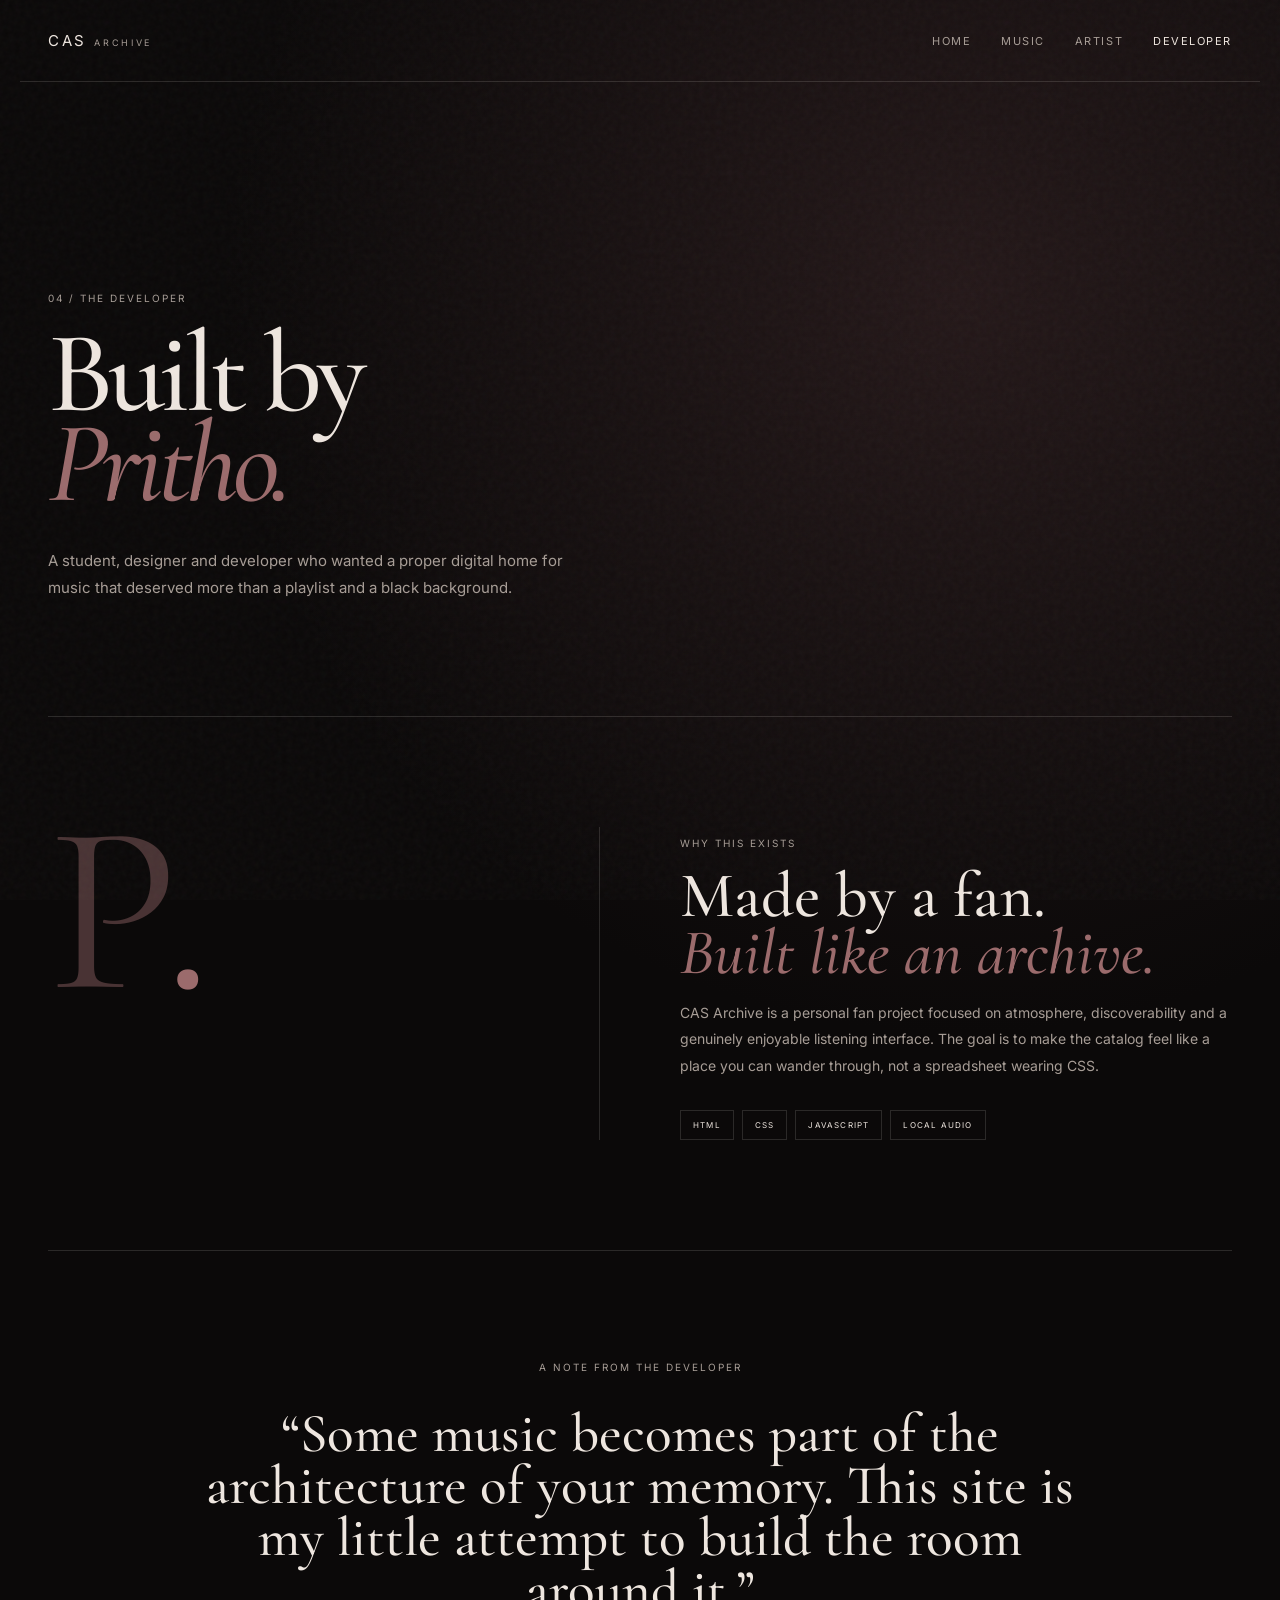
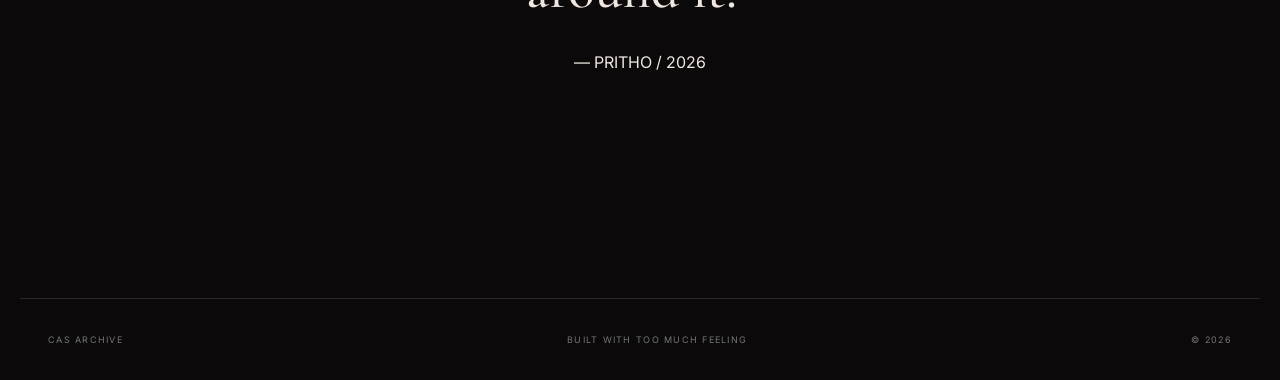
==== developer.html @ 8d481b99 "Add files via upload" ====
<!DOCTYPE html>
<html lang="en">
<head>
  <meta charset="UTF-8"><meta name="viewport" content="width=device-width, initial-scale=1.0">
  <title>The Developer — CAS Archive</title>
  <link rel="preconnect" href="https://fonts.googleapis.com"><link rel="preconnect" href="https://fonts.gstatic.com" crossorigin>
  <link href="https://fonts.googleapis.com/css2?family=Cormorant+Garamond:wght@400;500;600;700&family=Inter:wght@400;500;600&display=swap" rel="stylesheet">
  <link rel="stylesheet" href="style.css">
</head>
<body>
<div class="grain"></div>
<header class="site-header"><a class="brand" href="index.html">CAS<span>ARCHIVE</span></a><button class="nav-toggle">☰</button><nav><a href="index.html">Home</a><a href="music.html">Music</a><a href="artist.html">Artist</a><a class="active" href="developer.html">Developer</a></nav></header>
<main class="page">
  <section class="developer-hero">
    <p class="eyebrow">04 / THE DEVELOPER</p>
    <h1>Built by<br><em>Pritho.</em></h1>
    <p class="lead">A student, designer and developer who wanted a proper digital home for music that deserved more than a playlist and a black background.</p>
  </section>
  <section class="developer-grid">
    <div class="dev-symbol">P<span>.</span></div>
    <div>
      <p class="eyebrow">WHY THIS EXISTS</p>
      <h2>Made by a fan.<br><em>Built like an archive.</em></h2>
      <p class="prose">CAS Archive is a personal fan project focused on atmosphere, discoverability and a genuinely enjoyable listening interface. The goal is to make the catalog feel like a place you can wander through, not a spreadsheet wearing CSS.</p>
      <div class="dev-stack"><span>HTML</span><span>CSS</span><span>JAVASCRIPT</span><span>LOCAL AUDIO</span></div>
    </div>
  </section>
  <section class="manifesto"><p class="eyebrow">A NOTE FROM THE DEVELOPER</p><blockquote>“Some music becomes part of the architecture of your memory. This site is my little attempt to build the room around it.”</blockquote><p>— PRITHO / 2026</p></section>
</main>
<footer class="site-footer"><span>CAS ARCHIVE</span><span>BUILT WITH TOO MUCH FEELING</span><span>© 2026</span></footer>
<script src="app.js"></script>
</body>
</html>
---- style.css ----
:root{
  --bg:#0b0909;--panel:#121010;--text:#eee6df;--muted:#a79d96;--line:rgba(238,230,223,.14);
  --rose:#9b6b6c;--cream:#e8d8ca;--max:1240px;
}
*{box-sizing:border-box}html{scroll-behavior:smooth}body{margin:0;background:radial-gradient(circle at 75% 15%,#241819 0,#0b0909 38%),var(--bg);color:var(--text);font-family:Inter,Arial,sans-serif;min-height:100vh}.grain{position:fixed;inset:0;pointer-events:none;opacity:.07;z-index:20;background-image:url("data:image/svg+xml,%3Csvg viewBox='0 0 180 180' xmlns='http://www.w3.org/2000/svg'%3E%3Cfilter id='n'%3E%3CfeTurbulence type='fractalNoise' baseFrequency='.9' numOctaves='4' stitchTiles='stitch'/%3E%3C/filter%3E%3Crect width='100%25' height='100%25' filter='url(%23n)' opacity='.5'/%3E%3C/svg%3E")}.site-header{height:82px;display:flex;align-items:center;justify-content:space-between;max-width:var(--max);margin:auto;padding:0 28px;border-bottom:1px solid var(--line);position:relative;z-index:30}.brand{font-size:15px;letter-spacing:.18em;color:var(--text);text-decoration:none}.brand span{color:var(--muted);margin-left:7px;font-size:9px}.site-header nav{display:flex;gap:30px}.site-header nav a{color:var(--muted);text-decoration:none;font-size:11px;text-transform:uppercase;letter-spacing:.14em}.site-header nav a:hover,.site-header nav a.active{color:var(--text)}.nav-toggle{display:none;background:none;border:0;color:var(--text);font-size:22px}.hero{max-width:var(--max);min-height:calc(100vh - 82px);margin:auto;padding:90px 7%;display:grid;grid-template-columns:1.1fr .9fr;align-items:center;gap:40px}.eyebrow{font-size:10px;letter-spacing:.2em;text-transform:uppercase;color:var(--muted)}h1,h2,blockquote{font-family:"Cormorant Garamond",serif;font-weight:500}h1{font-size:clamp(70px,10vw,150px);line-height:.78;margin:25px 0 38px;letter-spacing:-.05em}h1 em,h2 em{color:var(--rose);font-style:italic}.hero-text,.lead{max-width:540px;color:var(--muted);font-size:15px;line-height:1.8}.hero-actions{display:flex;gap:12px;margin-top:35px}.btn{display:inline-flex;padding:14px 19px;text-decoration:none;font-size:10px;letter-spacing:.15em;border:1px solid var(--line);cursor:pointer}.btn-solid{background:var(--cream);color:#161111}.btn-ghost{background:transparent;color:var(--text)}.hero-orbit{height:500px;display:grid;place-items:center;position:relative}.orbit-ring{position:absolute;width:min(480px,80vw);aspect-ratio:1;border:1px solid rgba(232,216,202,.14);border-radius:50%;animation:spin 28s linear infinite}.hero-disc{width:min(330px,60vw);aspect-ratio:1;border-radius:50%;background:radial-gradient(circle,#3d2b2b 0 10%,#171212 11% 20%,#0e0b0b 21% 60%,#1b1212 61% 100%);box-shadow:0 30px 90px #000;display:grid;place-items:center;border:1px solid #3b2929}.hero-disc span{font-family:"Cormorant Garamond";font-size:70px;color:#b8a6a0}.intro,.featured,.quote-section,.page{max-width:var(--max);margin:auto;padding:110px 28px}.intro{display:grid;grid-template-columns:1fr 1fr;border-top:1px solid var(--line);gap:50px}.intro h2,.lyrics-note h2,.two-col h2,.developer-grid h2{font-size:64px;line-height:.9;margin:18px 0}.intro-text,.prose{color:var(--muted);line-height:1.9;font-size:14px;max-width:550px}.section-heading{display:flex;justify-content:space-between;border-bottom:1px solid var(--line);padding-bottom:18px;color:var(--muted);font-size:10px;letter-spacing:.18em}.section-heading a{color:var(--text);text-decoration:none}.album-grid{display:grid;grid-template-columns:repeat(3,1fr);gap:28px;margin-top:35px}.album-card{color:var(--text);text-decoration:none}.cover{position:relative;aspect-ratio:1;background:linear-gradient(145deg,#352a2b,#100d0d);display:flex;align-items:flex-end;padding:25px;overflow:hidden;isolation:isolate}.cover:before{content:"";position:absolute;inset:12%;border:1px solid rgba(255,255,255,.13);border-radius:50%;z-index:-1}.cover span{position:absolute;top:22px;left:24px;font-size:10px;letter-spacing:.2em;color:#d8c7bd}.cover b{font-family:"Cormorant Garamond";font-size:42px;font-weight:500;line-height:.85;max-width:85%}.cover.blue{background:linear-gradient(145deg,#293b4a,#0c1014)}.cover.xs{background:linear-gradient(145deg,#443335,#171011)}.cover.mono{background:linear-gradient(145deg,#d0c7bd,#3a3532);color:#171313}.cover.mono span{color:#171313}.cover.rose{background:linear-gradient(145deg,#6c4247,#1b0f12)}.album-meta{padding:13px 2px;display:flex;justify-content:space-between}.album-meta span{font-size:9px;color:var(--muted);letter-spacing:.12em}.quote-section{text-align:center;padding-top:180px;padding-bottom:180px}.quote-mark{font-family:"Cormorant Garamond";font-size:100px;color:var(--rose);height:55px}.quote-section blockquote{font-size:65px;line-height:.9;margin:30px auto;max-width:900px}.quote-section p{font-size:9px;letter-spacing:.2em;color:var(--muted)}.site-footer{max-width:var(--max);margin:auto;padding:35px 28px;border-top:1px solid var(--line);display:flex;justify-content:space-between;color:#777;font-size:9px;letter-spacing:.14em}.page-hero{padding:80px 0 55px;border-bottom:1px solid var(--line)}.page-hero h1,.artist-hero h1,.developer-hero h1{font-size:clamp(65px,9vw,120px)}.controls{display:flex;gap:12px;padding:30px 0}.search{flex:1;border:1px solid var(--line);padding:0 16px;display:flex;align-items:center}.search input{background:none;border:0;outline:0;color:var(--text);padding:15px;width:100%;font:inherit}.controls select{background:#111;color:var(--text);border:1px solid var(--line);padding:0 18px}.release{display:grid;grid-template-columns:250px 1fr;gap:40px;padding:45px 0;border-top:1px solid var(--line);scroll-margin-top:90px}.release-cover{aspect-ratio:1;max-height:250px}.release-cover b{font-size:31px}.release-top{display:flex;justify-content:space-between;gap:20px;align-items:start}.release-top h2{font-size:52px;margin:8px 0 25px}.release-top a{color:var(--muted);font-size:9px;letter-spacing:.14em}.tracklist{list-style:none;margin:0;padding:0}.track-play{width:100%;display:grid;grid-template-columns:45px 1fr 55px;text-align:left;align-items:center;background:none;border:0;border-top:1px solid var(--line);padding:15px 0;color:var(--text);cursor:pointer}.track-play span{font-size:10px;color:#777}.track-play strong{font-weight:400}.track-play em{font-style:normal;font-size:8px;color:#777;text-align:right;letter-spacing:.12em}.track-play:hover strong,.track-play:hover em{color:var(--cream)}.lyrics-note{margin-top:100px;padding:70px;border:1px solid var(--line);display:grid;grid-template-columns:1fr 1fr;gap:50px;background:#0f0c0c}.artist-hero{display:grid;grid-template-columns:1fr .65fr;gap:80px;align-items:center;padding:80px 0 120px}.artist-card{background:#111;padding:15px;border:1px solid var(--line)}.portrait-placeholder{aspect-ratio:4/5;background:radial-gradient(circle at 55% 35%,#5c4442,#171111 48%,#090808);display:grid;place-items:center;font-family:"Cormorant Garamond";font-size:80px;color:#bca7a0}.artist-card span{display:block;padding:15px 5px 5px;color:#777;font-size:8px;letter-spacing:.16em}.two-col,.developer-grid{display:grid;grid-template-columns:1fr 1fr;gap:80px;padding:110px 0;border-top:1px solid var(--line)}.facts{display:grid;grid-template-columns:repeat(4,1fr);border-top:1px solid var(--line);border-bottom:1px solid var(--line);margin:0 0 100px}.facts div{padding:30px;border-right:1px solid var(--line)}.facts div:last-child{border:0}.facts small{display:block;color:#777;font-size:8px;letter-spacing:.16em;margin-bottom:12px}.facts strong{font-family:"Cormorant Garamond";font-size:28px;font-weight:500}.source-card{padding:70px;background:#151010;border:1px solid var(--line)}.developer-hero{padding:90px 0 100px}.dev-symbol{font-family:"Cormorant Garamond";font-size:240px;line-height:.7;color:#493334;border-right:1px solid var(--line)}.dev-symbol span{color:var(--rose)}.dev-stack{display:flex;flex-wrap:wrap;gap:8px;margin-top:30px}.dev-stack span{border:1px solid var(--line);padding:9px 12px;font-size:8px;letter-spacing:.15em}.manifesto{padding:100px 0;border-top:1px solid var(--line);text-align:center}.manifesto blockquote{font-size:55px;max-width:900px;margin:35px auto;line-height:.95}.player{position:fixed;left:15px;right:15px;bottom:15px;background:rgba(20,15,15,.96);border:1px solid var(--line);backdrop-filter:blur(15px);z-index:50;display:grid;grid-template-columns:58px 1fr auto minmax(180px,380px) auto;gap:15px;align-items:center;padding:9px 12px}.player.hidden{display:none}.player-art{width:58px;height:58px;display:grid;place-items:center;font-family:"Cormorant Garamond";font-size:19px}.player-meta{display:flex;flex-direction:column;gap:5px;min-width:0}.player-meta strong{font-size:12px;white-space:nowrap;overflow:hidden;text-overflow:ellipsis}.player-meta span{font-size:9px;color:#777}.player-controls{display:flex;gap:5px}.player-controls button{border:0;background:none;color:var(--text);padding:10px;cursor:pointer}.player-controls .play-main{border:1px solid var(--line);border-radius:50%;width:40px;height:40px}.progress-wrap{display:flex;align-items:center;gap:8px;font-size:8px;color:#777}.progress-wrap input{width:100%;accent-color:#b08a88}.upload-audio{font-size:9px;letter-spacing:.1em;color:var(--cream);cursor:pointer;border:1px solid var(--line);padding:11px}.reveal{opacity:0;transform:translateY(18px);transition:.8s ease}.reveal.visible{opacity:1;transform:none}@keyframes spin{to{transform:rotate(360deg)}}@media(max-width:760px){.site-header{height:70px}.nav-toggle{display:block}.site-header nav{display:none;position:absolute;top:70px;right:0;left:0;background:#0e0b0b;padding:20px 28px;border-bottom:1px solid var(--line);flex-direction:column}.site-header nav.open{display:flex}.hero,.intro,.artist-hero,.two-col,.developer-grid,.lyrics-note{grid-template-columns:1fr}.hero{padding-top:50px}.hero-orbit{height:330px}.hero-disc{width:250px}.album-grid{grid-template-columns:1fr}.intro h2,.lyrics-note h2,.two-col h2,.developer-grid h2{font-size:50px}.release{grid-template-columns:1fr}.release-cover{max-height:none;width:100%;max-width:300px}.facts{grid-template-columns:1fr 1fr}.facts div{border-bottom:1px solid var(--line)}.player{grid-template-columns:48px 1fr auto}.player-art{width:48px;height:48px}.progress-wrap{grid-column:1/-1}.upload-audio{display:none}.dev-symbol{border:0;border-bottom:1px solid var(--line);padding-bottom:70px}.quote-section blockquote,.manifesto blockquote{font-size:45px}.site-footer{flex-wrap:wrap;gap:12px}}
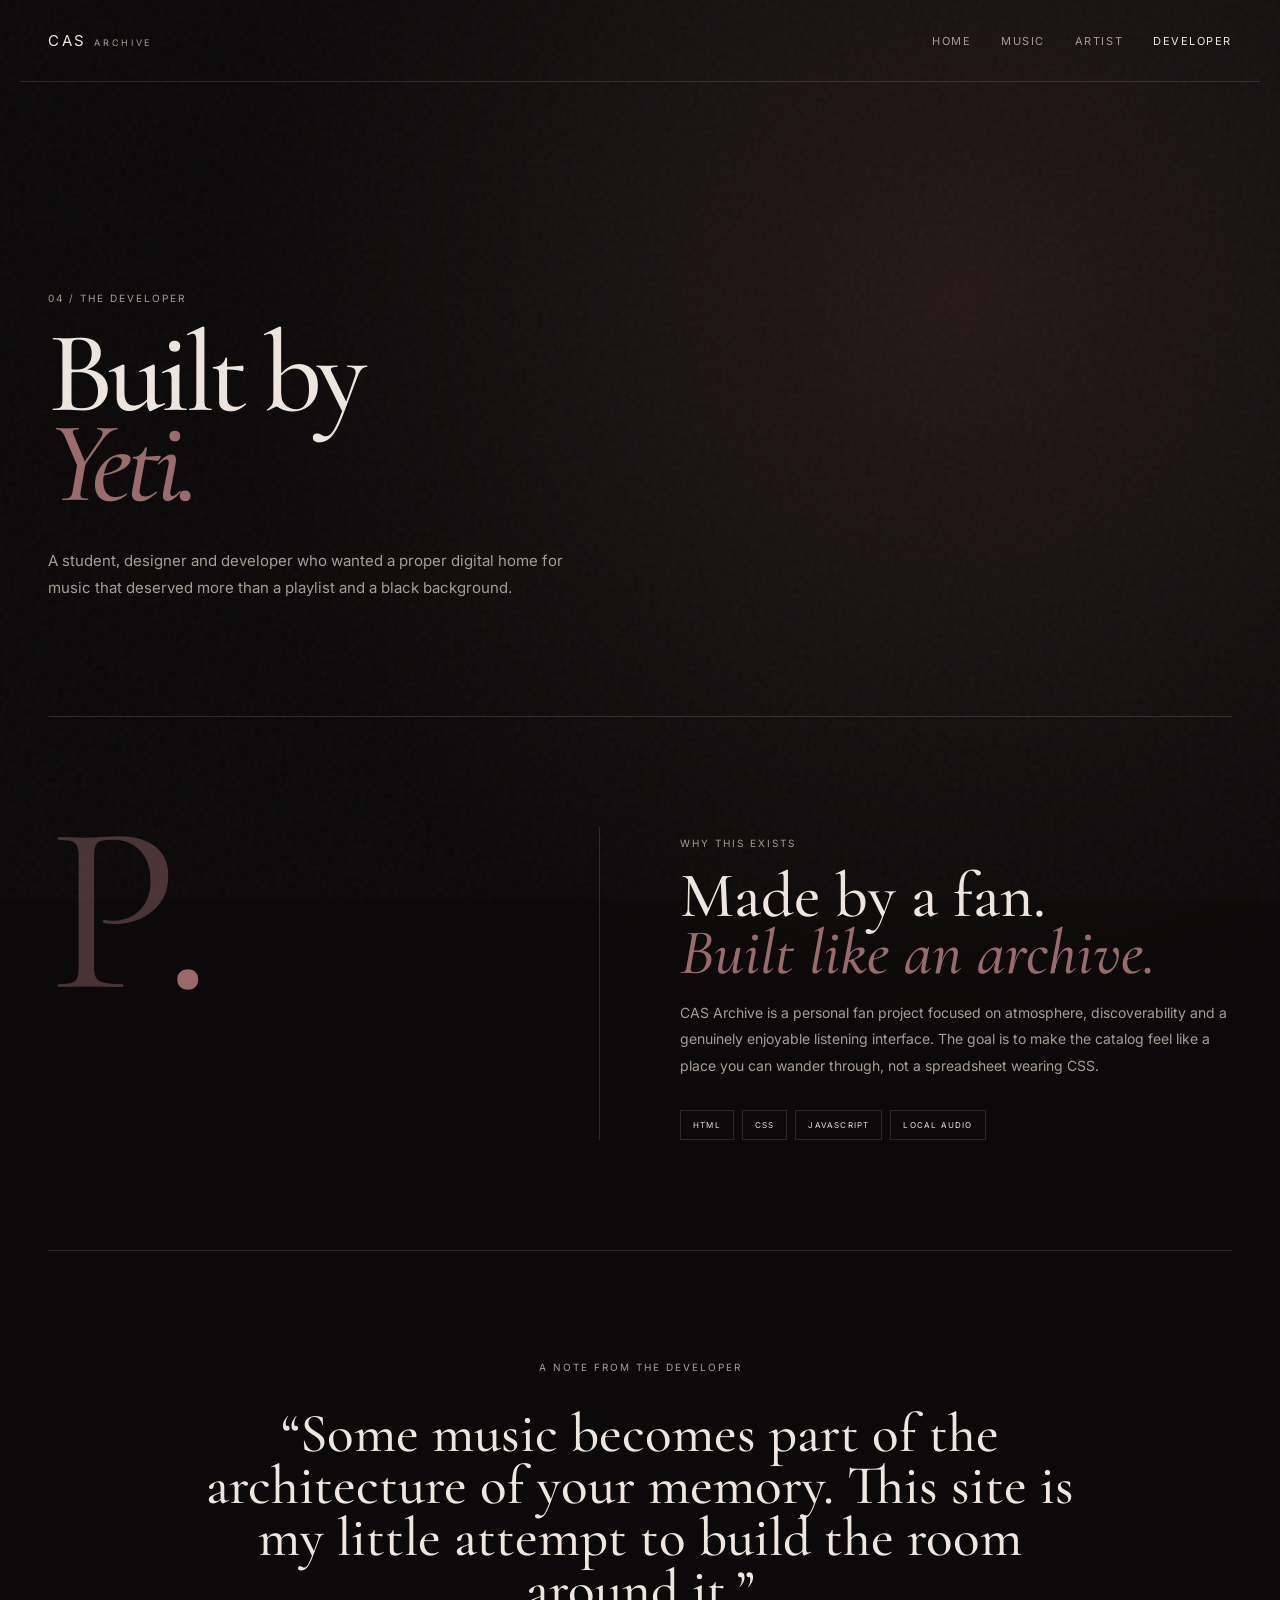
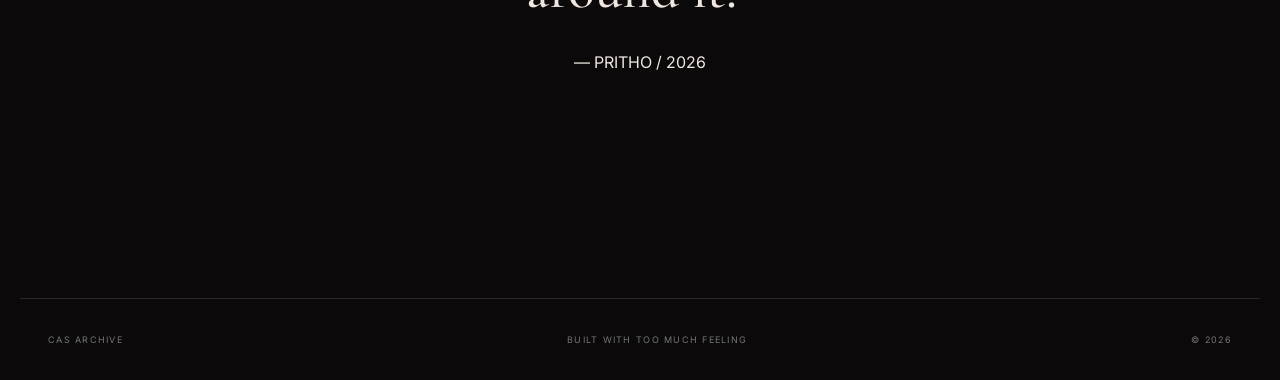
==== commit fe82184f: "Update developer.html" ====
--- a/developer.html
+++ b/developer.html
@@ -13,7 +13,7 @@
 <main class="page">
   <section class="developer-hero">
     <p class="eyebrow">04 / THE DEVELOPER</p>
-    <h1>Built by<br><em>Pritho.</em></h1>
+    <h1>Built by<br><em>Yeti.</em></h1>
     <p class="lead">A student, designer and developer who wanted a proper digital home for music that deserved more than a playlist and a black background.</p>
   </section>
   <section class="developer-grid">
